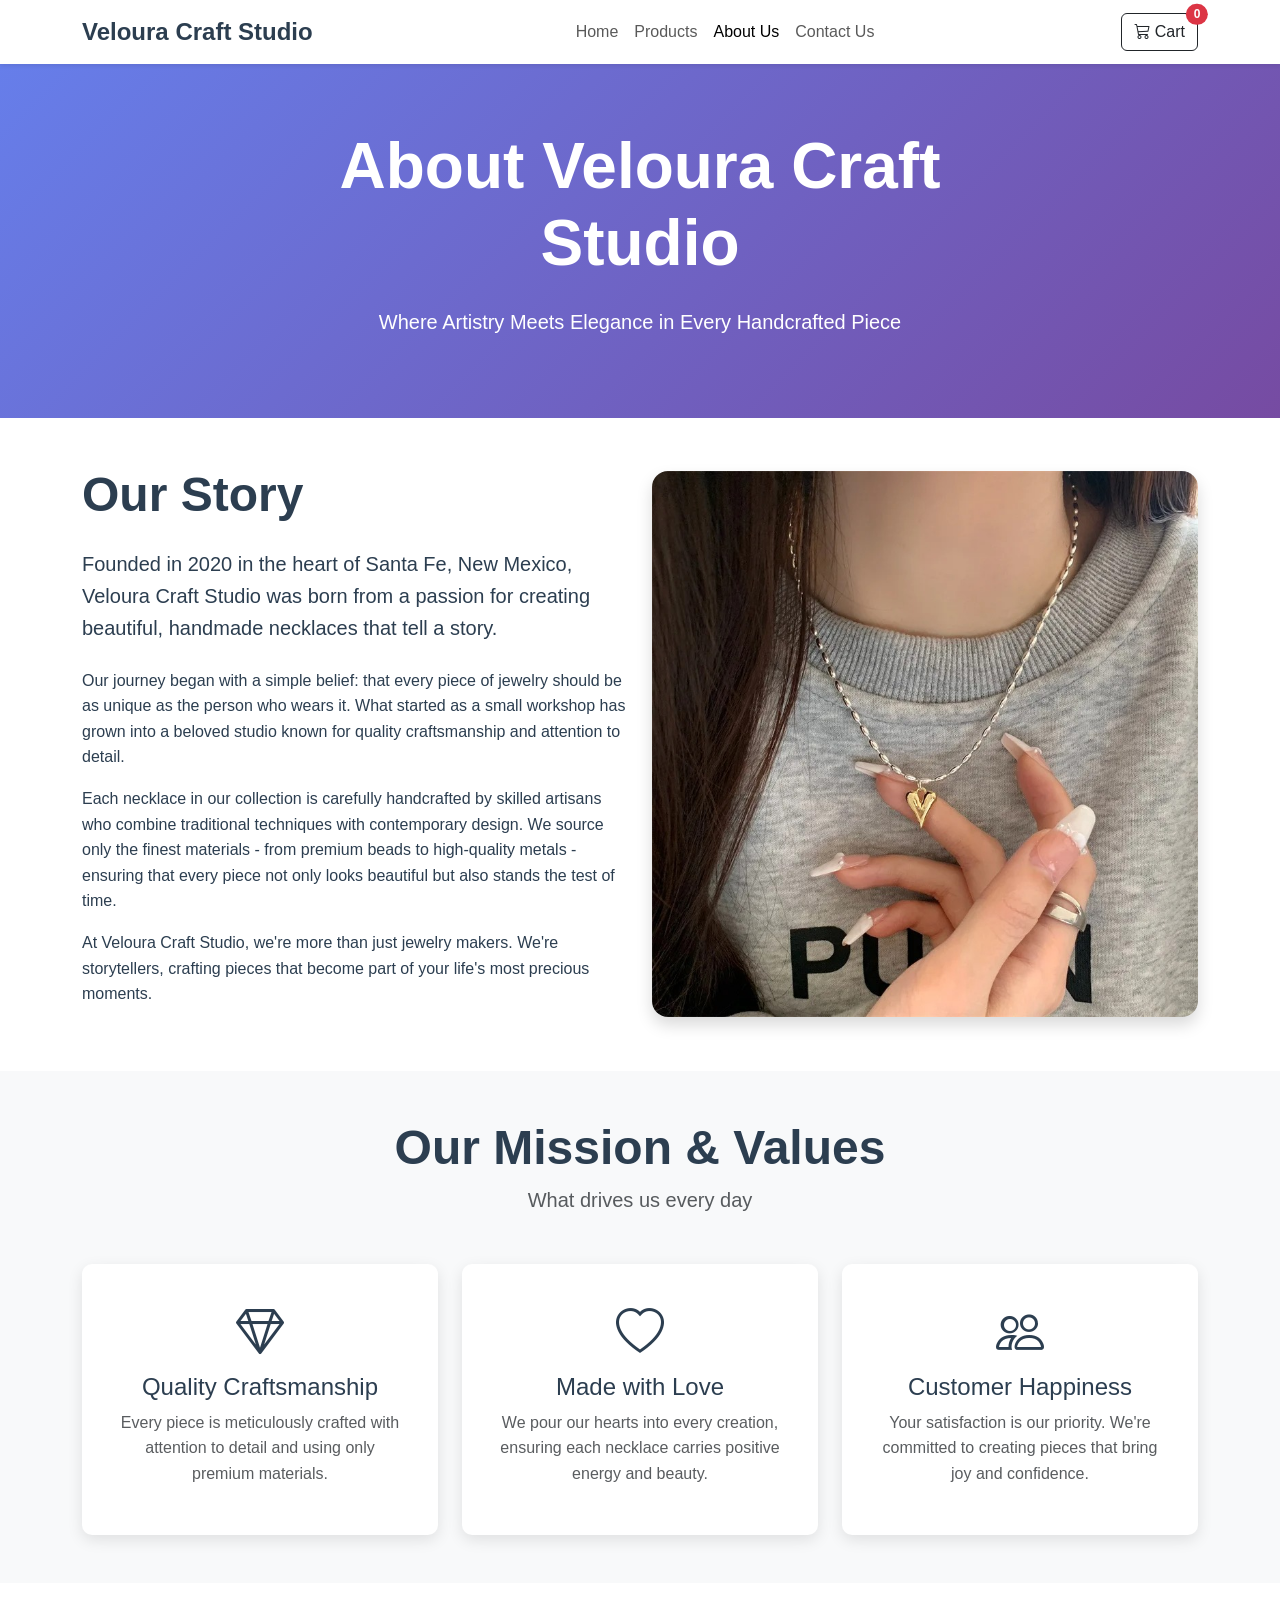
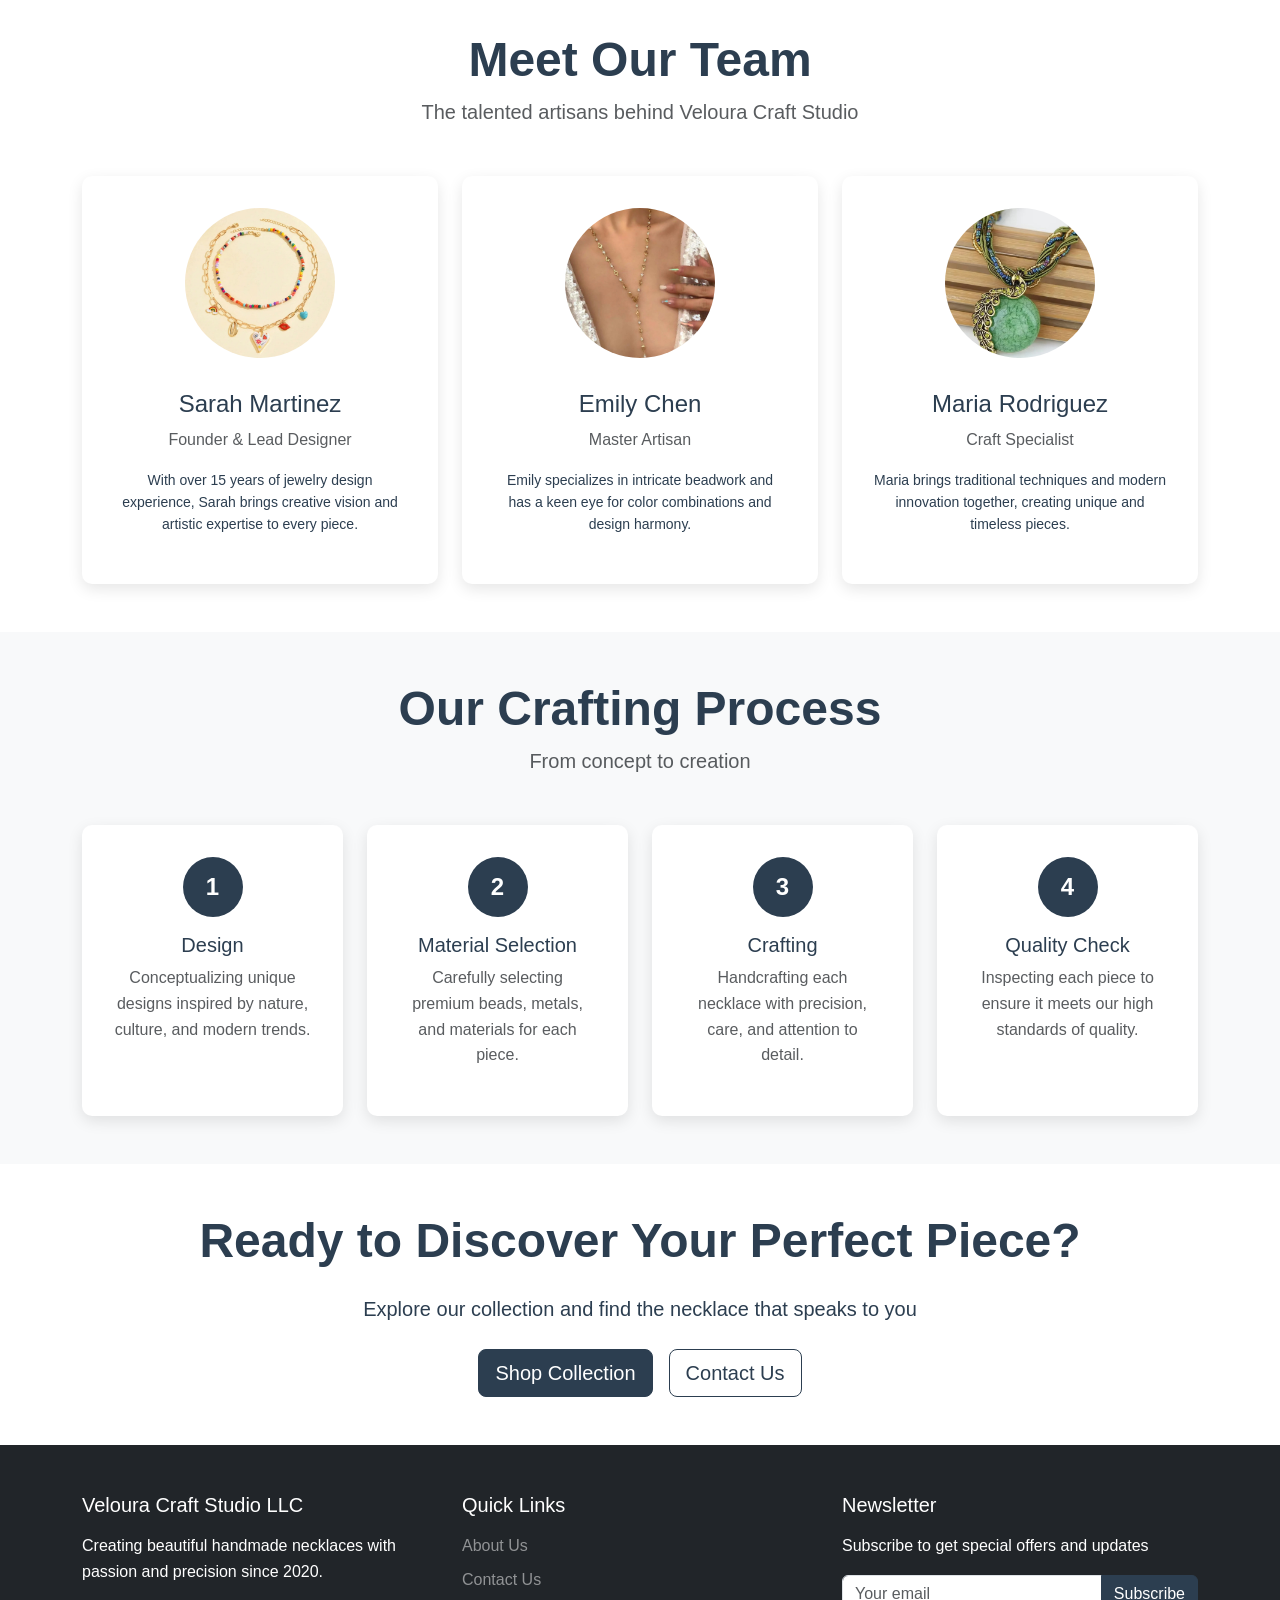
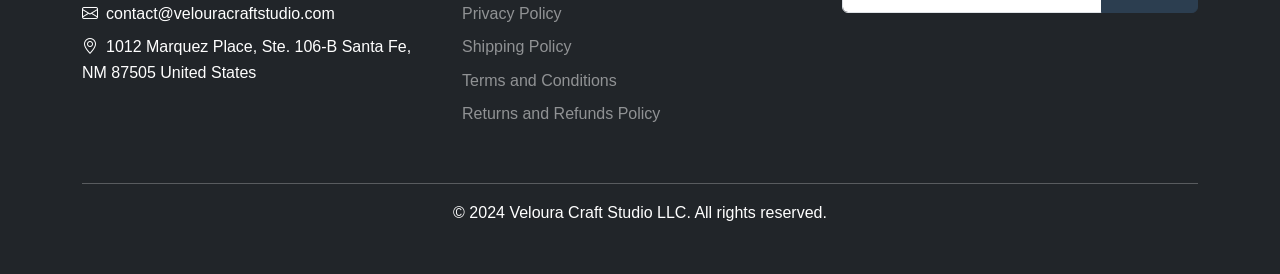
==== about.html @ 4059efa7 "first commit" ====
<!DOCTYPE html>
<html lang="en">
<head>
    <meta charset="UTF-8">
    <meta name="viewport" content="width=device-width, initial-scale=1.0">
    <title>About Us - Veloura Craft Studio LLC</title>
    <link href="https://cdn.jsdelivr.net/npm/bootstrap@5.3.0/dist/css/bootstrap.min.css" rel="stylesheet">
    <link rel="stylesheet" href="https://cdn.jsdelivr.net/npm/bootstrap-icons@1.11.0/font/bootstrap-icons.css">
    <link rel="stylesheet" href="styles.css">
</head>
<body>
    <!-- Navigation -->
    <nav class="navbar navbar-expand-lg navbar-light bg-white shadow-sm sticky-top">
        <div class="container">
            <a class="navbar-brand fw-bold" href="index.html">Veloura Craft Studio</a>
            <button class="navbar-toggler" type="button" data-bs-toggle="collapse" data-bs-target="#navbarNav">
                <span class="navbar-toggler-icon"></span>
            </button>
            <div class="collapse navbar-collapse" id="navbarNav">
                <ul class="navbar-nav mx-auto">
                    <li class="nav-item">
                        <a class="nav-link" href="index.html">Home</a>
                    </li>
                    <li class="nav-item">
                        <a class="nav-link" href="products.html">Products</a>
                    </li>
                    <li class="nav-item">
                        <a class="nav-link active" href="about.html">About Us</a>
                    </li>
                    <li class="nav-item">
                        <a class="nav-link" href="contact.html">Contact Us</a>
                    </li>
                </ul>
                <div class="d-flex">
                    <button class="btn btn-outline-dark position-relative" onclick="window.location.href='cart.html'">
                        <i class="bi bi-cart3"></i> Cart
                        <span class="position-absolute top-0 start-100 translate-middle badge rounded-pill bg-danger" id="cart-count">0</span>
                    </button>
                </div>
            </div>
        </div>
    </nav>

    <!-- Hero Section -->
    <section class="about-hero">
        <div class="container">
            <div class="row align-items-center">
                <div class="col-lg-8 mx-auto text-center">
                    <h1 class="display-3 fw-bold mb-4">About Veloura Craft Studio</h1>
                    <p class="lead">Where Artistry Meets Elegance in Every Handcrafted Piece</p>
                </div>
            </div>
        </div>
    </section>

    <!-- Our Story -->
    <section class="py-5">
        <div class="container">
            <div class="row align-items-center">
                <div class="col-lg-6">
                    <div class="story-content">
                        <h2 class="display-5 fw-bold mb-4">Our Story</h2>
                        <p class="lead mb-4">Founded in 2020 in the heart of Santa Fe, New Mexico, Veloura Craft Studio was born from a passion for creating beautiful, handmade necklaces that tell a story.</p>
                        <p class="mb-3">Our journey began with a simple belief: that every piece of jewelry should be as unique as the person who wears it. What started as a small workshop has grown into a beloved studio known for quality craftsmanship and attention to detail.</p>
                        <p class="mb-3">Each necklace in our collection is carefully handcrafted by skilled artisans who combine traditional techniques with contemporary design. We source only the finest materials - from premium beads to high-quality metals - ensuring that every piece not only looks beautiful but also stands the test of time.</p>
                        <p>At Veloura Craft Studio, we're more than just jewelry makers. We're storytellers, crafting pieces that become part of your life's most precious moments.</p>
                    </div>
                </div>
                <div class="col-lg-6">
                    <div class="story-image">
                        <img src="Products/1/variant-image-4.jpeg" alt="Our Workshop" class="img-fluid rounded-4 shadow">
                    </div>
                </div>
            </div>
        </div>
    </section>

    <!-- Our Mission & Values -->
    <section class="py-5 bg-light">
        <div class="container">
            <div class="text-center mb-5">
                <h2 class="display-5 fw-bold">Our Mission & Values</h2>
                <p class="lead text-muted">What drives us every day</p>
            </div>
            <div class="row g-4">
                <div class="col-md-4">
                    <div class="text-center">
                        <div class="feature-box">
                            <i class="bi bi-gem feature-icon"></i>
                            <h4>Quality Craftsmanship</h4>
                            <p class="text-muted">Every piece is meticulously crafted with attention to detail and using only premium materials.</p>
                        </div>
                    </div>
                </div>
                <div class="col-md-4">
                    <div class="text-center">
                        <div class="feature-box">
                            <i class="bi bi-heart feature-icon"></i>
                            <h4>Made with Love</h4>
                            <p class="text-muted">We pour our hearts into every creation, ensuring each necklace carries positive energy and beauty.</p>
                        </div>
                    </div>
                </div>
                <div class="col-md-4">
                    <div class="text-center">
                        <div class="feature-box">
                            <i class="bi bi-people feature-icon"></i>
                            <h4>Customer Happiness</h4>
                            <p class="text-muted">Your satisfaction is our priority. We're committed to creating pieces that bring joy and confidence.</p>
                        </div>
                    </div>
                </div>
            </div>
        </div>
    </section>

    <!-- Our Team -->
    <section class="py-5">
        <div class="container">
            <div class="text-center mb-5">
                <h2 class="display-5 fw-bold">Meet Our Team</h2>
                <p class="lead text-muted">The talented artisans behind Veloura Craft Studio</p>
            </div>
            <div class="row g-4">
                <div class="col-md-4">
                    <div class="team-member">
                        <img src="Products/2/main-image-3.jpeg" alt="Sarah Martinez" class="img-fluid">
                        <h4 class="mt-3">Sarah Martinez</h4>
                        <p class="text-muted">Founder & Lead Designer</p>
                        <p class="small">With over 15 years of jewelry design experience, Sarah brings creative vision and artistic expertise to every piece.</p>
                    </div>
                </div>
                <div class="col-md-4">
                    <div class="team-member">
                        <img src="Products/3/variant-image-2.jpeg" alt="Emily Chen" class="img-fluid">
                        <h4 class="mt-3">Emily Chen</h4>
                        <p class="text-muted">Master Artisan</p>
                        <p class="small">Emily specializes in intricate beadwork and has a keen eye for color combinations and design harmony.</p>
                    </div>
                </div>
                <div class="col-md-4">
                    <div class="team-member">
                        <img src="Products/4/variant-image-3.jpeg" alt="Maria Rodriguez" class="img-fluid">
                        <h4 class="mt-3">Maria Rodriguez</h4>
                        <p class="text-muted">Craft Specialist</p>
                        <p class="small">Maria brings traditional techniques and modern innovation together, creating unique and timeless pieces.</p>
                    </div>
                </div>
            </div>
        </div>
    </section>

    <!-- Our Process -->
    <section class="py-5 bg-light">
        <div class="container">
            <div class="text-center mb-5">
                <h2 class="display-5 fw-bold">Our Crafting Process</h2>
                <p class="lead text-muted">From concept to creation</p>
            </div>
            <div class="row">
                <div class="col-lg-12">
                    <div class="process-timeline">
                        <div class="row g-4">
                            <div class="col-md-3 text-center">
                                <div class="process-step">
                                    <div class="step-number">1</div>
                                    <h5>Design</h5>
                                    <p class="text-muted">Conceptualizing unique designs inspired by nature, culture, and modern trends.</p>
                                </div>
                            </div>
                            <div class="col-md-3 text-center">
                                <div class="process-step">
                                    <div class="step-number">2</div>
                                    <h5>Material Selection</h5>
                                    <p class="text-muted">Carefully selecting premium beads, metals, and materials for each piece.</p>
                                </div>
                            </div>
                            <div class="col-md-3 text-center">
                                <div class="process-step">
                                    <div class="step-number">3</div>
                                    <h5>Crafting</h5>
                                    <p class="text-muted">Handcrafting each necklace with precision, care, and attention to detail.</p>
                                </div>
                            </div>
                            <div class="col-md-3 text-center">
                                <div class="process-step">
                                    <div class="step-number">4</div>
                                    <h5>Quality Check</h5>
                                    <p class="text-muted">Inspecting each piece to ensure it meets our high standards of quality.</p>
                                </div>
                            </div>
                        </div>
                    </div>
                </div>
            </div>
        </div>
    </section>

    <!-- Call to Action -->
    <section class="py-5">
        <div class="container">
            <div class="text-center">
                <h2 class="display-5 fw-bold mb-4">Ready to Discover Your Perfect Piece?</h2>
                <p class="lead mb-4">Explore our collection and find the necklace that speaks to you</p>
                <div class="d-flex gap-3 justify-content-center">
                    <a href="products.html" class="btn btn-primary btn-lg">Shop Collection</a>
                    <a href="contact.html" class="btn btn-outline-primary btn-lg">Contact Us</a>
                </div>
            </div>
        </div>
    </section>

    <!-- Footer -->
    <footer class="bg-dark text-white py-5">
        <div class="container">
            <div class="row">
                <div class="col-lg-4 mb-4">
                    <h5 class="mb-3">Veloura Craft Studio LLC</h5>
                    <p class="mb-3">Creating beautiful handmade necklaces with passion and precision since 2020.</p>
                    <div class="contact-info">
                        <p class="mb-2"><i class="bi bi-envelope me-2"></i>contact@velouracraftstudio.com</p>
                        <p class="mb-2"><i class="bi bi-geo-alt me-2"></i>1012 Marquez Place, Ste. 106-B Santa Fe, NM 87505 United States</p>
                    </div>
                </div>
                <div class="col-lg-4 mb-4">
                    <h5 class="mb-3">Quick Links</h5>
                    <ul class="list-unstyled">
                        <li class="mb-2"><a href="about.html" class="text-white-50 text-decoration-none">About Us</a></li>
                        <li class="mb-2"><a href="contact.html" class="text-white-50 text-decoration-none">Contact Us</a></li>
                        <li class="mb-2"><a href="privacy.html" class="text-white-50 text-decoration-none">Privacy Policy</a></li>
                        <li class="mb-2"><a href="shipping.html" class="text-white-50 text-decoration-none">Shipping Policy</a></li>
                        <li class="mb-2"><a href="terms.html" class="text-white-50 text-decoration-none">Terms and Conditions</a></li>
                        <li class="mb-2"><a href="returns.html" class="text-white-50 text-decoration-none">Returns and Refunds Policy</a></li>
                    </ul>
                </div>
                <div class="col-lg-4 mb-4">
                    <h5 class="mb-3">Newsletter</h5>
                    <p class="mb-3">Subscribe to get special offers and updates</p>
                    <form id="newsletter-form">
                        <div class="input-group">
                            <input type="email" class="form-control" placeholder="Your email" required>
                            <button class="btn btn-primary" type="submit">Subscribe</button>
                        </div>
                    </form>
                </div>
            </div>
            <hr class="bg-white-50">
            <div class="text-center">
                <p class="mb-0">&copy; 2024 Veloura Craft Studio LLC. All rights reserved.</p>
            </div>
        </div>
    </footer>

    <style>
        .step-number {
            width: 60px;
            height: 60px;
            border-radius: 50%;
            background: var(--primary-color);
            color: white;
            display: flex;
            align-items: center;
            justify-content: center;
            font-size: 1.5rem;
            font-weight: bold;
            margin: 0 auto 1rem;
        }
        
        .process-step {
            padding: 2rem;
            background: white;
            border-radius: 10px;
            box-shadow: 0 5px 15px rgba(0, 0, 0, 0.1);
            height: 100%;
            transition: transform 0.3s ease;
        }
        
        .process-step:hover {
            transform: translateY(-5px);
        }
    </style>

    <script src="https://cdn.jsdelivr.net/npm/bootstrap@5.3.0/dist/js/bootstrap.bundle.min.js"></script>
    <script src="script.js"></script>
</body>
</html>
---- styles.css ----
/* Custom Styles for Veloura Craft Studio */

:root {
    --primary-color: #2c3e50;
    --secondary-color: #e74c3c;
    --accent-color: #f39c12;
    --text-dark: #2c3e50;
    --text-light: #7f8c8d;
    --bg-light: #ecf0f1;
}

body {
    font-family: 'Segoe UI', Tahoma, Geneva, Verdana, sans-serif;
    color: var(--text-dark);
    line-height: 1.6;
}

/* Hero Section */
.hero-section {
    background: linear-gradient(135deg, #667eea 0%, #764ba2 100%);
    color: white;
    position: relative;
    overflow: hidden;
}

.hero-section::before {
    content: '';
    position: absolute;
    top: 0;
    left: 0;
    right: 0;
    bottom: 0;
    background: rgba(0, 0, 0, 0.1);
    z-index: 1;
}

.hero-content {
    position: relative;
    z-index: 2;
}

.hero-image img {
    max-height: 500px;
    object-fit: cover;
    width: 100%;
}

/* Navigation */
.navbar-brand {
    font-size: 1.5rem;
    color: var(--primary-color) !important;
}

.nav-link {
    font-weight: 500;
    transition: color 0.3s ease;
}

.nav-link:hover {
    color: var(--secondary-color) !important;
}

/* Feature Box */
.feature-box {
    padding: 2rem;
    background: white;
    border-radius: 10px;
    box-shadow: 0 5px 15px rgba(0, 0, 0, 0.1);
    transition: transform 0.3s ease, box-shadow 0.3s ease;
}

.feature-box:hover {
    transform: translateY(-5px);
    box-shadow: 0 10px 25px rgba(0, 0, 0, 0.15);
}

.feature-icon {
    font-size: 3rem;
    color: var(--primary-color);
    margin-bottom: 1rem;
}

/* Product Cards */
.product-card {
    background: white;
    border-radius: 10px;
    overflow: hidden;
    box-shadow: 0 5px 15px rgba(0, 0, 0, 0.1);
    transition: transform 0.3s ease, box-shadow 0.3s ease;
    height: 100%;
}

.product-card:hover {
    transform: translateY(-5px);
    box-shadow: 0 10px 25px rgba(0, 0, 0, 0.15);
}

.product-image {
    height: 250px;
    overflow: hidden;
    position: relative;
}

.product-image img {
    width: 100%;
    height: 100%;
    object-fit: cover;
    transition: transform 0.3s ease;
}

.product-card:hover .product-image img {
    transform: scale(1.05);
}

.product-badge {
    position: absolute;
    top: 10px;
    right: 10px;
    background: var(--secondary-color);
    color: white;
    padding: 0.25rem 0.75rem;
    border-radius: 20px;
    font-size: 0.875rem;
    font-weight: 600;
}

.product-info {
    padding: 1.5rem;
}

.product-title {
    font-size: 1.25rem;
    font-weight: 600;
    margin-bottom: 0.5rem;
    color: var(--text-dark);
}

.product-price {
    font-size: 1.5rem;
    font-weight: 700;
    color: var(--primary-color);
    margin-bottom: 1rem;
}

.product-price .original-price {
    text-decoration: line-through;
    color: var(--text-light);
    font-size: 1rem;
    font-weight: 400;
    margin-left: 0.5rem;
}

/* Buttons */
.btn-primary {
    background: var(--primary-color);
    border-color: var(--primary-color);
    transition: all 0.3s ease;
}

.btn-primary:hover {
    background: var(--secondary-color);
    border-color: var(--secondary-color);
    transform: translateY(-2px);
}

.btn-outline-primary {
    color: var(--primary-color);
    border-color: var(--primary-color);
    transition: all 0.3s ease;
}

.btn-outline-primary:hover {
    background: var(--primary-color);
    border-color: var(--primary-color);
    transform: translateY(-2px);
}

/* Product Detail Page */
.product-gallery {
    position: relative;
}

.main-image {
    width: 100%;
    height: 500px;
    object-fit: cover;
    border-radius: 10px;
    margin-bottom: 1rem;
}

.thumbnail-container {
    display: flex;
    gap: 0.5rem;
    overflow-x: auto;
    padding: 0.5rem 0;
}

.thumbnail {
    width: 80px;
    height: 80px;
    object-fit: cover;
    border-radius: 8px;
    cursor: pointer;
    transition: all 0.3s ease;
    border: 2px solid transparent;
}

.thumbnail:hover,
.thumbnail.active {
    border-color: var(--primary-color);
    transform: scale(1.05);
}

.variant-selector {
    display: flex;
    gap: 0.5rem;
    margin: 1rem 0;
}

.variant-btn {
    width: 40px;
    height: 40px;
    border-radius: 50%;
    border: 2px solid #ddd;
    cursor: pointer;
    transition: all 0.3s ease;
}

.variant-btn:hover,
.variant-btn.active {
    border-color: var(--primary-color);
    transform: scale(1.1);
}

/* Shopping Cart */
.cart-item {
    background: white;
    border-radius: 10px;
    padding: 1rem;
    margin-bottom: 1rem;
    box-shadow: 0 2px 10px rgba(0, 0, 0, 0.1);
}

.cart-item-image {
    width: 100px;
    height: 100px;
    object-fit: cover;
    border-radius: 8px;
}

.quantity-controls {
    display: flex;
    align-items: center;
    gap: 0.5rem;
}

.quantity-btn {
    width: 30px;
    height: 30px;
    border: 1px solid #ddd;
    background: white;
    border-radius: 5px;
    cursor: pointer;
    transition: all 0.3s ease;
}

.quantity-btn:hover {
    background: var(--primary-color);
    color: white;
}

/* Footer */
footer {
    background: var(--primary-color) !important;
}

footer a {
    transition: color 0.3s ease;
}

footer a:hover {
    color: white !important;
}

/* Contact Form */
.contact-form {
    background: white;
    padding: 2rem;
    border-radius: 10px;
    box-shadow: 0 5px 15px rgba(0, 0, 0, 0.1);
}

.form-control:focus {
    border-color: var(--primary-color);
    box-shadow: 0 0 0 0.2rem rgba(44, 62, 80, 0.25);
}

/* Responsive Design */
@media (max-width: 768px) {
    .hero-section {
        text-align: center;
    }
    
    .hero-section .row {
        flex-direction: column-reverse;
    }
    
    .hero-image {
        margin-bottom: 2rem;
    }
    
    .hero-content h1 {
        font-size: 2rem;
    }
    
    .main-image {
        height: 300px;
    }
    
    .thumbnail {
        width: 60px;
        height: 60px;
    }
}

/* Loading Spinner */
.spinner {
    border: 4px solid #f3f3f3;
    border-top: 4px solid var(--primary-color);
    border-radius: 50%;
    width: 40px;
    height: 40px;
    animation: spin 1s linear infinite;
    margin: 2rem auto;
}

@keyframes spin {
    0% { transform: rotate(0deg); }
    100% { transform: rotate(360deg); }
}

/* Toast Notifications */
.toast-container {
    position: fixed;
    top: 20px;
    right: 20px;
    z-index: 1050;
}

.custom-toast {
    background: white;
    border-radius: 8px;
    box-shadow: 0 5px 15px rgba(0, 0, 0, 0.2);
    padding: 1rem;
    margin-bottom: 1rem;
    min-width: 300px;
    animation: slideIn 0.3s ease;
}

@keyframes slideIn {
    from {
        transform: translateX(100%);
        opacity: 0;
    }
    to {
        transform: translateX(0);
        opacity: 1;
    }
}

/* About Us Page */
.about-hero {
    background: linear-gradient(135deg, #667eea 0%, #764ba2 100%);
    color: white;
    padding: 4rem 0;
    text-align: center;
}

.team-member {
    text-align: center;
    padding: 2rem;
    background: white;
    border-radius: 10px;
    box-shadow: 0 5px 15px rgba(0, 0, 0, 0.1);
    transition: transform 0.3s ease;
}

.team-member:hover {
    transform: translateY(-5px);
}

.team-member img {
    width: 150px;
    height: 150px;
    border-radius: 50%;
    object-fit: cover;
    margin-bottom: 1rem;
}

/* Policy Pages */
.policy-page {
    padding: 2rem 0;
}

.policy-content {
    background: white;
    padding: 2rem;
    border-radius: 10px;
    box-shadow: 0 5px 15px rgba(0, 0, 0, 0.1);
}

.policy-content h2 {
    color: var(--primary-color);
    margin-bottom: 1rem;
}

.policy-content h3 {
    color: var(--primary-color);
    margin-top: 2rem;
    margin-bottom: 1rem;
}

.policy-content ul {
    margin-left: 1.5rem;
}

.policy-content li {
    margin-bottom: 0.5rem;
}
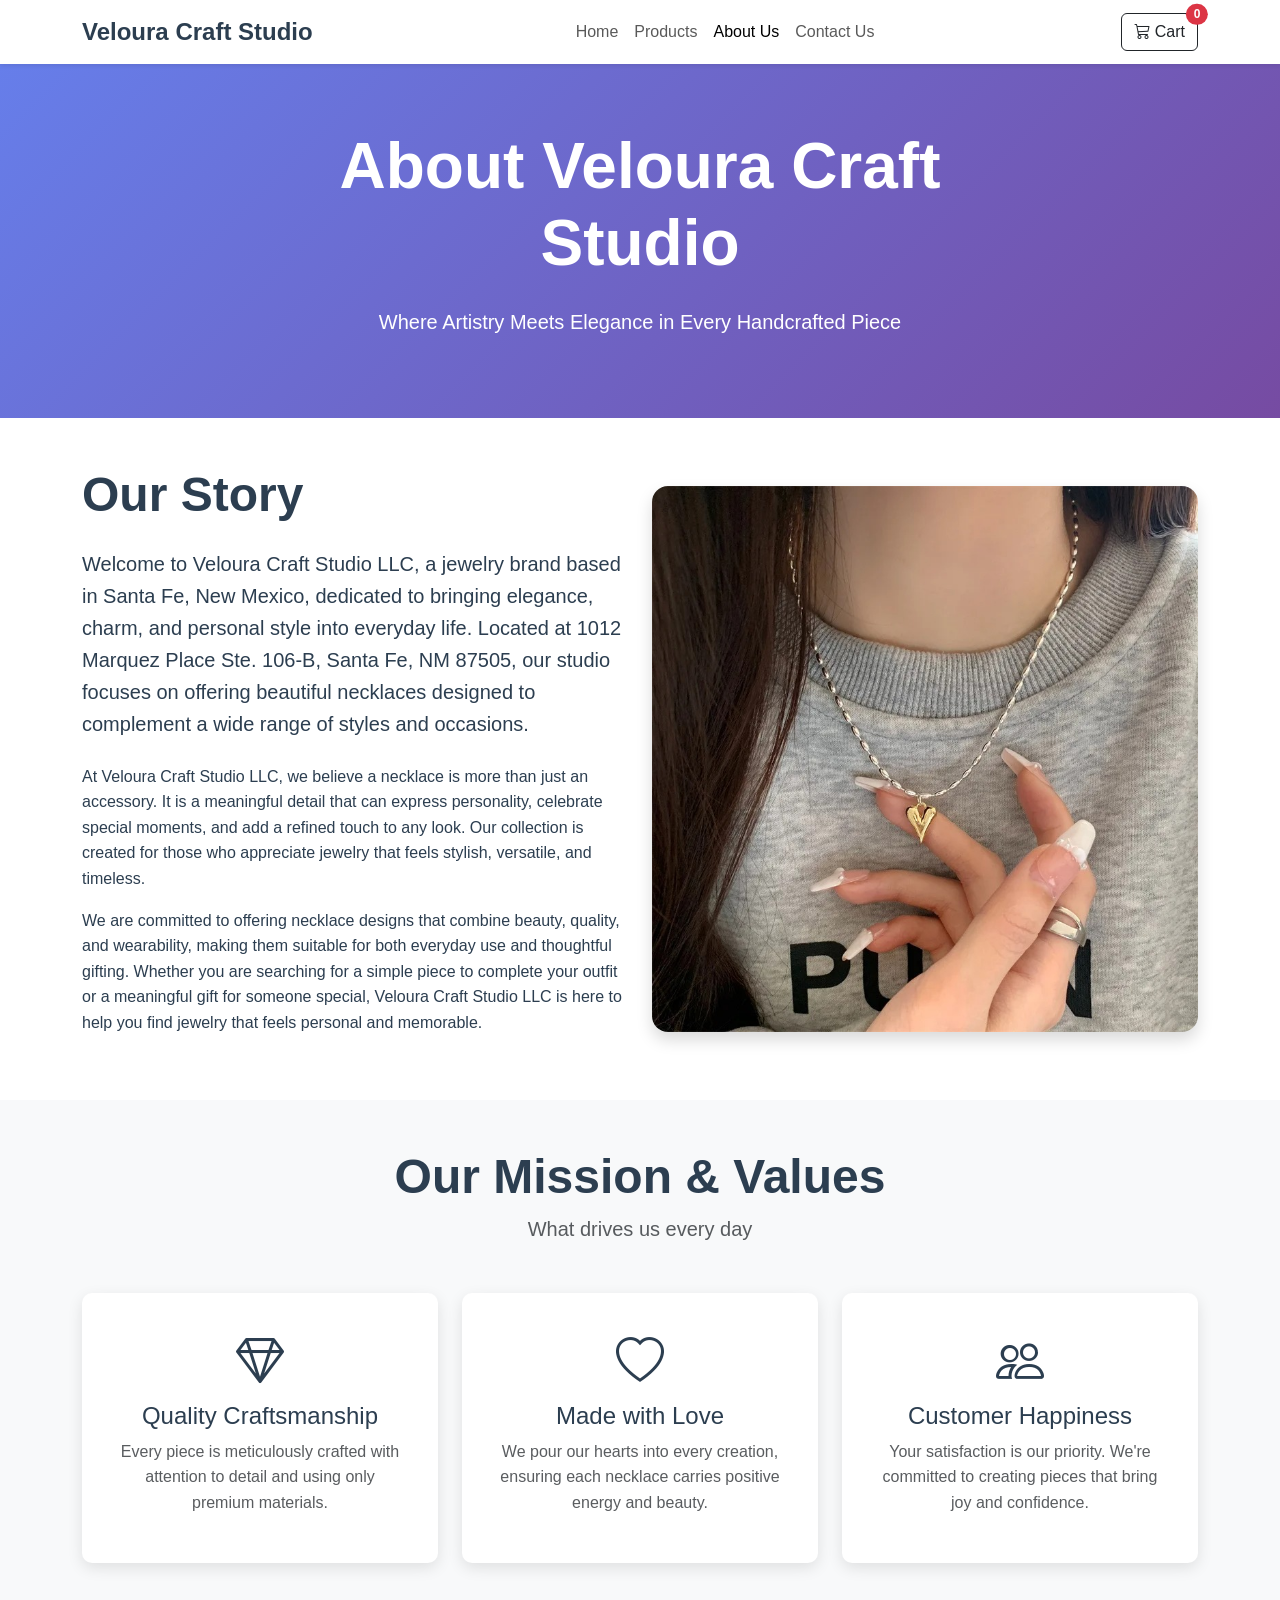
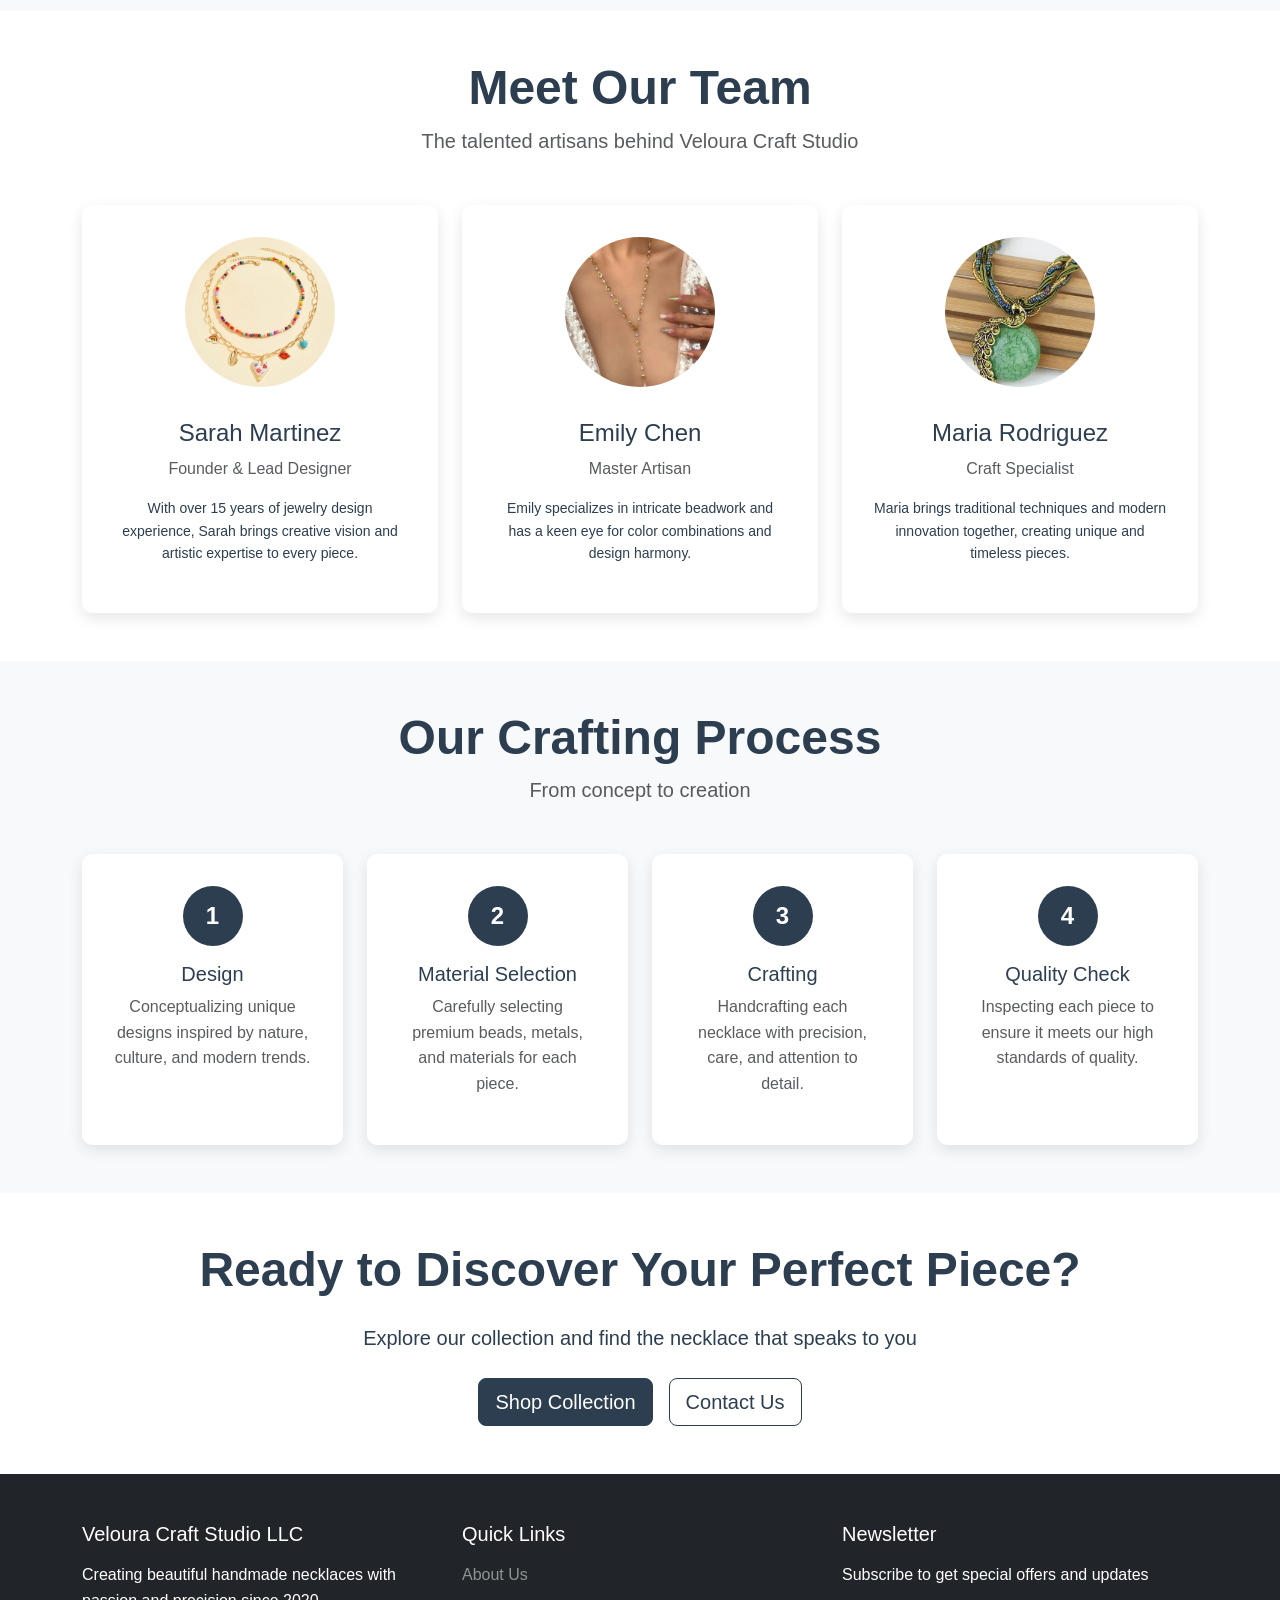
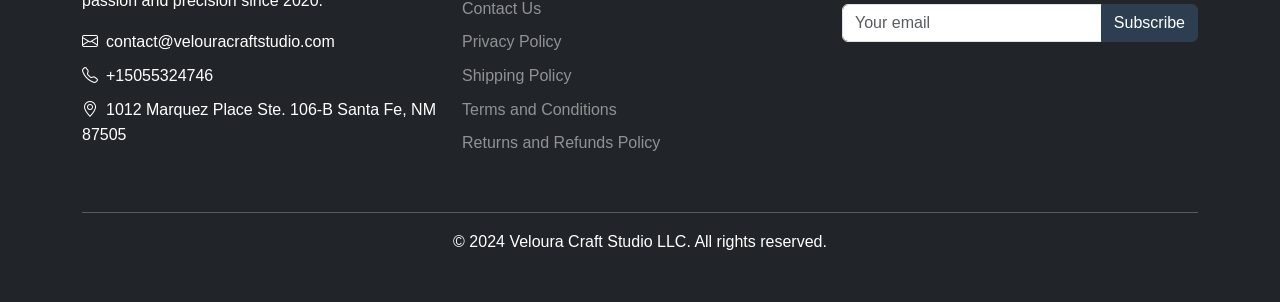
==== commit 95693821: "Update" ====
--- a/about.html
+++ b/about.html
@@ -60,10 +60,9 @@
                 <div class="col-lg-6">
                     <div class="story-content">
                         <h2 class="display-5 fw-bold mb-4">Our Story</h2>
-                        <p class="lead mb-4">Founded in 2020 in the heart of Santa Fe, New Mexico, Veloura Craft Studio was born from a passion for creating beautiful, handmade necklaces that tell a story.</p>
-                        <p class="mb-3">Our journey began with a simple belief: that every piece of jewelry should be as unique as the person who wears it. What started as a small workshop has grown into a beloved studio known for quality craftsmanship and attention to detail.</p>
-                        <p class="mb-3">Each necklace in our collection is carefully handcrafted by skilled artisans who combine traditional techniques with contemporary design. We source only the finest materials - from premium beads to high-quality metals - ensuring that every piece not only looks beautiful but also stands the test of time.</p>
-                        <p>At Veloura Craft Studio, we're more than just jewelry makers. We're storytellers, crafting pieces that become part of your life's most precious moments.</p>
+                        <p class="lead mb-4">Welcome to Veloura Craft Studio LLC, a jewelry brand based in Santa Fe, New Mexico, dedicated to bringing elegance, charm, and personal style into everyday life. Located at 1012 Marquez Place Ste. 106-B, Santa Fe, NM 87505, our studio focuses on offering beautiful necklaces designed to complement a wide range of styles and occasions.</p>
+                        <p class="mb-3">At Veloura Craft Studio LLC, we believe a necklace is more than just an accessory. It is a meaningful detail that can express personality, celebrate special moments, and add a refined touch to any look. Our collection is created for those who appreciate jewelry that feels stylish, versatile, and timeless.</p>
+                        <p class="mb-3">We are committed to offering necklace designs that combine beauty, quality, and wearability, making them suitable for both everyday use and thoughtful gifting. Whether you are searching for a simple piece to complete your outfit or a meaningful gift for someone special, Veloura Craft Studio LLC is here to help you find jewelry that feels personal and memorable.</p>
                     </div>
                 </div>
                 <div class="col-lg-6">
@@ -219,7 +218,8 @@
                     <p class="mb-3">Creating beautiful handmade necklaces with passion and precision since 2020.</p>
                     <div class="contact-info">
                         <p class="mb-2"><i class="bi bi-envelope me-2"></i>contact@velouracraftstudio.com</p>
-                        <p class="mb-2"><i class="bi bi-geo-alt me-2"></i>1012 Marquez Place, Ste. 106-B Santa Fe, NM 87505 United States</p>
+                        <p class="mb-2"><i class="bi bi-telephone me-2"></i>+15055324746</p>
+                        <p class="mb-2"><i class="bi bi-geo-alt me-2"></i>1012 Marquez Place Ste. 106-B Santa Fe, NM 87505</p>
                     </div>
                 </div>
                 <div class="col-lg-4 mb-4">
